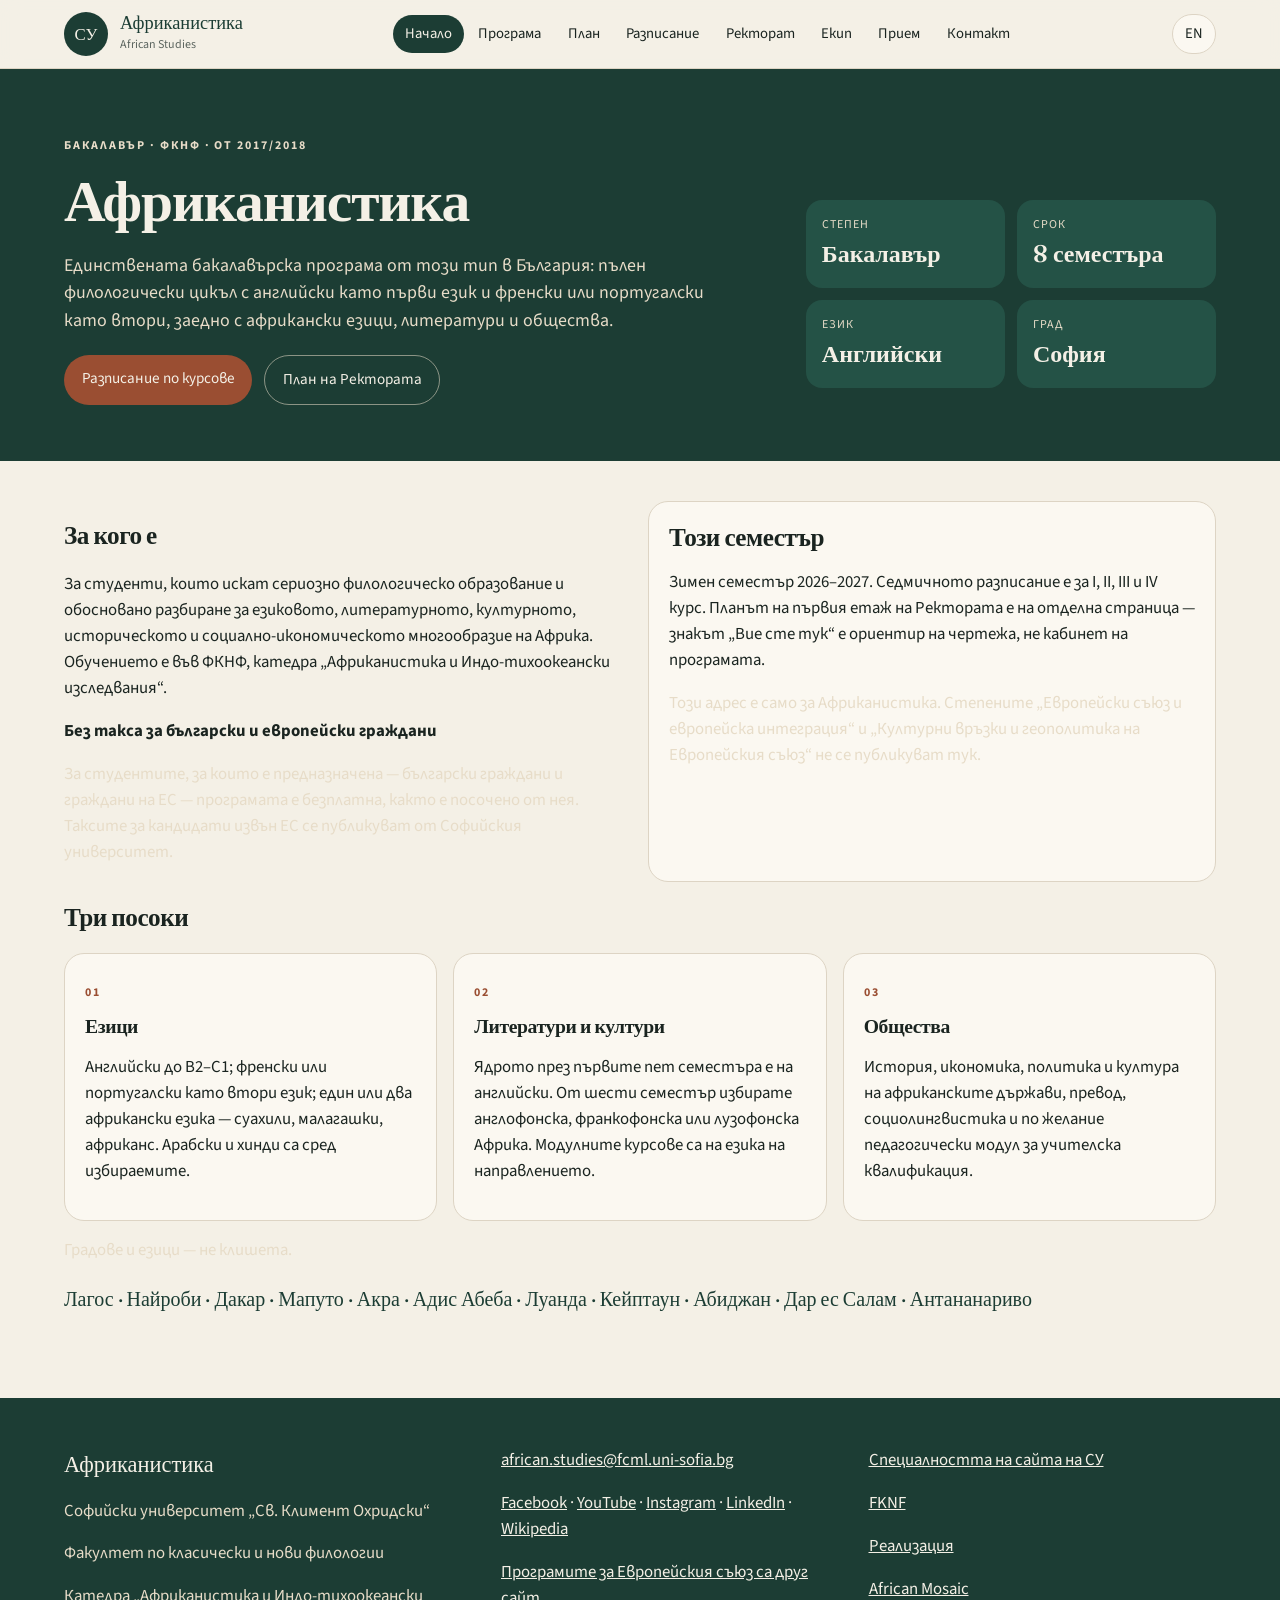
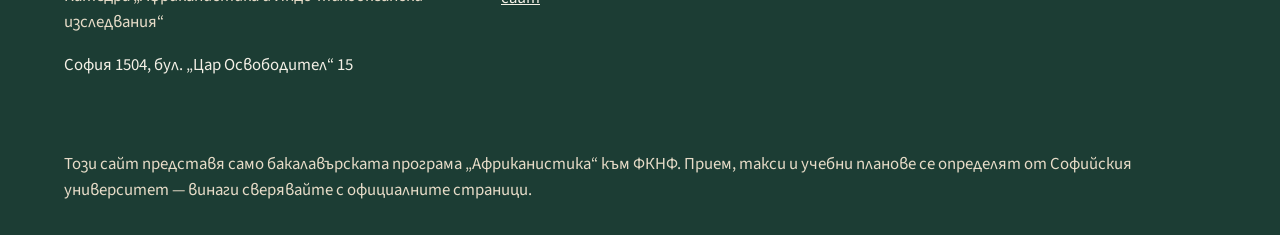
==== index.html @ bb1dcf3d "Publish the African Studies site separately from the EU programmes. Winter 2026–2027 timetable for y" ====
<!doctype html>
<html lang="bg">
<head>
<meta charset="utf-8">
<meta name="viewport" content="width=device-width, initial-scale=1">
<title>Африканистика · Софийски университет</title>
<meta name="description" content="Бакалавърска програма Африканистика към ФКНФ на Софийския университет. Не е сайтът на програмите за Европейския съюз.">
<link rel="icon" href="favicon.svg" type="image/svg+xml">
<link rel="preconnect" href="https://fonts.googleapis.com">
<link rel="preconnect" href="https://fonts.gstatic.com" crossorigin>
<link rel="stylesheet" href="https://fonts.googleapis.com/css2?family=Fraunces:opsz,wght@9..144,560&family=Source+Sans+3:wght@400;600;700&display=swap">
<link rel="stylesheet" href="assets/site.css">
</head>
<body data-page="home">
<a class="skip" href="#app">Към съдържанието</a>
<div id="app"></div>
<script type="module" src="assets/render.js"></script>
</body>
</html>
---- assets/site.css ----
:root {
  --paper: #f4f0e6;
  --ink: #1a2420;
  --muted: #5c655f;
  --line: #ddd4c4;
  --card: #fbf8f1;
  --forest: #1c3d34;
  --forest-2: #245246;
  --clay: #9a4e32;
  --sand: #e7dcc8;
  --sans: "Source Sans 3", "Segoe UI", sans-serif;
  --serif: Fraunces, Palatino, serif;
}
* { box-sizing: border-box; }
html { scroll-behavior: smooth; }
body {
  margin: 0;
  background: var(--paper);
  color: var(--ink);
  font: 1.05rem/1.55 var(--sans);
}
h1, h2, h3 { font-family: var(--serif); font-weight: 560; letter-spacing: -0.02em; line-height: 1.15; }
a { color: var(--forest); }
img { max-width: 100%; height: auto; }
button, .btn { font: inherit; cursor: pointer; }
.skip { position: absolute; left: -999px; }
.skip:focus { left: 1rem; top: 1rem; background: var(--card); padding: 0.5rem 0.75rem; z-index: 50; }
.mast { position: sticky; top: 0; z-index: 20; background: color-mix(in srgb, var(--paper) 92%, transparent); backdrop-filter: blur(10px); border-bottom: 1px solid var(--line); }
.bar, .wrap, .hero, .foot-in { width: min(72rem, calc(100% - 2rem)); margin: 0 auto; }
.bar { display: flex; align-items: center; justify-content: space-between; gap: 1rem; padding: 0.75rem 0; }
.brand { display: flex; gap: 0.75rem; align-items: center; text-decoration: none; color: inherit; }
.mark { width: 2.75rem; height: 2.75rem; border-radius: 999px; background: var(--forest); color: var(--paper); display: grid; place-items: center; font-family: var(--serif); }
.word { font-family: var(--serif); font-size: 1.15rem; color: var(--forest); display: block; line-height: 1; }
.sub { display: block; margin-top: 0.25rem; font-size: 0.75rem; color: var(--muted); }
.nav { display: none; gap: 0.15rem; flex-wrap: wrap; }
.nav a, .lang, .menu-btn { text-decoration: none; border-radius: 999px; padding: 0.45rem 0.75rem; color: var(--ink); font-size: 0.92rem; }
.nav a.on { background: var(--forest); color: var(--paper); }
.lang, .menu-btn { border: 1px solid var(--line); background: var(--card); }
.menu-btn { width: 2.75rem; height: 2.75rem; }
.drawer { display: none; border-top: 1px solid var(--line); padding: 0.5rem 0 1rem; }
.drawer.open { display: grid; }
.drawer a { display: block; padding: 0.75rem 0.25rem; text-decoration: none; color: var(--ink); }
.hero { padding: 3.5rem 0; display: grid; gap: 1.5rem; }
.hero-band { background: var(--forest); color: var(--paper); }
.kicker { font-size: 0.75rem; letter-spacing: 0.16em; text-transform: uppercase; color: var(--clay); font-weight: 700; }
.hero-band .kicker, .hero-band .lead { color: var(--sand); }
h1 { font-size: clamp(2.4rem, 5vw, 3.6rem); margin: 0.4rem 0; }
.lead { font-size: 1.12rem; max-width: 40rem; }
.facts { display: grid; grid-template-columns: 1fr 1fr; gap: 0.75rem; }
.fact { background: var(--forest-2); border-radius: 1rem; padding: 1rem; }
.fact span { display: block; font-size: 0.75rem; letter-spacing: 0.08em; text-transform: uppercase; color: var(--sand); }
.fact strong { font-family: var(--serif); font-size: 1.5rem; font-weight: 560; }
.row { display: flex; flex-wrap: wrap; gap: 0.75rem; margin-top: 1.25rem; }
.btn { display: inline-block; border-radius: 999px; padding: 0.75rem 1.1rem; text-decoration: none; font-size: 0.95rem; }
.btn.solid { background: var(--clay); color: var(--paper); }
.btn.ghost { border: 1px solid color-mix(in srgb, var(--sand) 55%, transparent); color: var(--paper); }
.wrap { padding: 2.5rem 0 1rem; }
.grid-2 { display: grid; gap: 1rem; }
.grid-3 { display: grid; gap: 1rem; }
.card { background: var(--card); border: 1px solid var(--line); border-radius: 1.25rem; padding: 1.15rem 1.25rem; }
.card h2, .card h3 { margin: 0.2rem 0 0.4rem; }
.phase { background: var(--forest); color: var(--paper); border-radius: 1.25rem; padding: 1.15rem; }
.phase p { color: var(--sand); }
.pagehead { background: var(--card); border-bottom: 1px solid var(--line); }
.pagehead .wrap { padding: 2.2rem 0; }
.tabs, .days, .legend { display: flex; flex-wrap: wrap; gap: 0.45rem; }
.tabs button, .days button { border-radius: 999px; border: 1px solid var(--line); background: var(--card); padding: 0.45rem 0.9rem; }
.tabs button.on { background: var(--forest); color: var(--paper); border-color: var(--forest); }
.days button.on { background: var(--clay); color: var(--paper); border-color: var(--clay); }
.slot { border-left: 4px solid var(--forest); margin-top: 0.7rem; }
.slot .when { color: var(--muted); font-size: 0.85rem; }
.note { color: var(--clay); font-size: 0.92rem; }
table { width: 100%; border-collapse: collapse; font-size: 0.92rem; }
th, td { text-align: left; vertical-align: top; padding: 0.55rem 0.6rem; border-top: 1px solid var(--line); }
th { background: var(--sand); }
.table-wrap { overflow-x: auto; border: 1px solid var(--line); border-radius: 1rem; margin-top: 1rem; }
.week { display: none; }
.foot { margin-top: 3rem; background: var(--forest); color: var(--paper); }
.foot a { color: var(--paper); }
.foot-in { display: grid; gap: 1.25rem; padding: 2rem 0 1rem; }
.muted, .foot .sand { color: var(--sand); }
.swatch { width: 0.65rem; height: 0.65rem; border-radius: 99px; display: inline-block; }
.legend li { display: flex; gap: 0.4rem; align-items: center; font-size: 0.8rem; color: var(--muted); list-style: none; }
.legend { padding: 0; margin: 0.8rem 0; }
.mapfig { margin: 0; }
.mapfig figcaption { color: var(--muted); font-size: 0.9rem; padding: 0.6rem 0.2rem; }
@media (min-width: 800px) {
  .hero { grid-template-columns: 1.4fr 0.8fr; align-items: end; }
  .grid-2 { grid-template-columns: 1fr 1fr; }
  .grid-3 { grid-template-columns: 1fr 1fr 1fr; }
  .foot-in { grid-template-columns: 1.2fr 1fr 1fr; }
}
@media (min-width: 1040px) {
  .nav { display: flex; }
  .menu-btn, .drawer { display: none !important; }
  .week { display: grid; grid-template-columns: 3.2rem repeat(5, 1fr); border: 1px solid var(--line); border-radius: 1.25rem; overflow: hidden; background: var(--card); margin-top: 1rem; }
  .week .hd { background: var(--sand); padding: 0.45rem; font-weight: 700; font-size: 0.85rem; }
  .col { position: relative; height: 36rem; border-left: 1px solid var(--line); }
  .col article { position: absolute; overflow: hidden; background: var(--paper); border: 1px solid var(--line); border-left-width: 4px; border-radius: 0.5rem; padding: 0.3rem 0.35rem; font-size: 0.72rem; line-height: 1.25; }
  .hours { position: relative; height: 36rem; }
  .hours span, .hline { position: absolute; font-size: 0.72rem; color: var(--muted); }
  .hline { left: 0; right: 0; border-top: 1px solid var(--line); }
  .m-only { display: none; }
}
@media (max-width: 1039px) {
  .d-only { display: none; }
}
@media (prefers-reduced-motion: reduce) { html { scroll-behavior: auto; } }
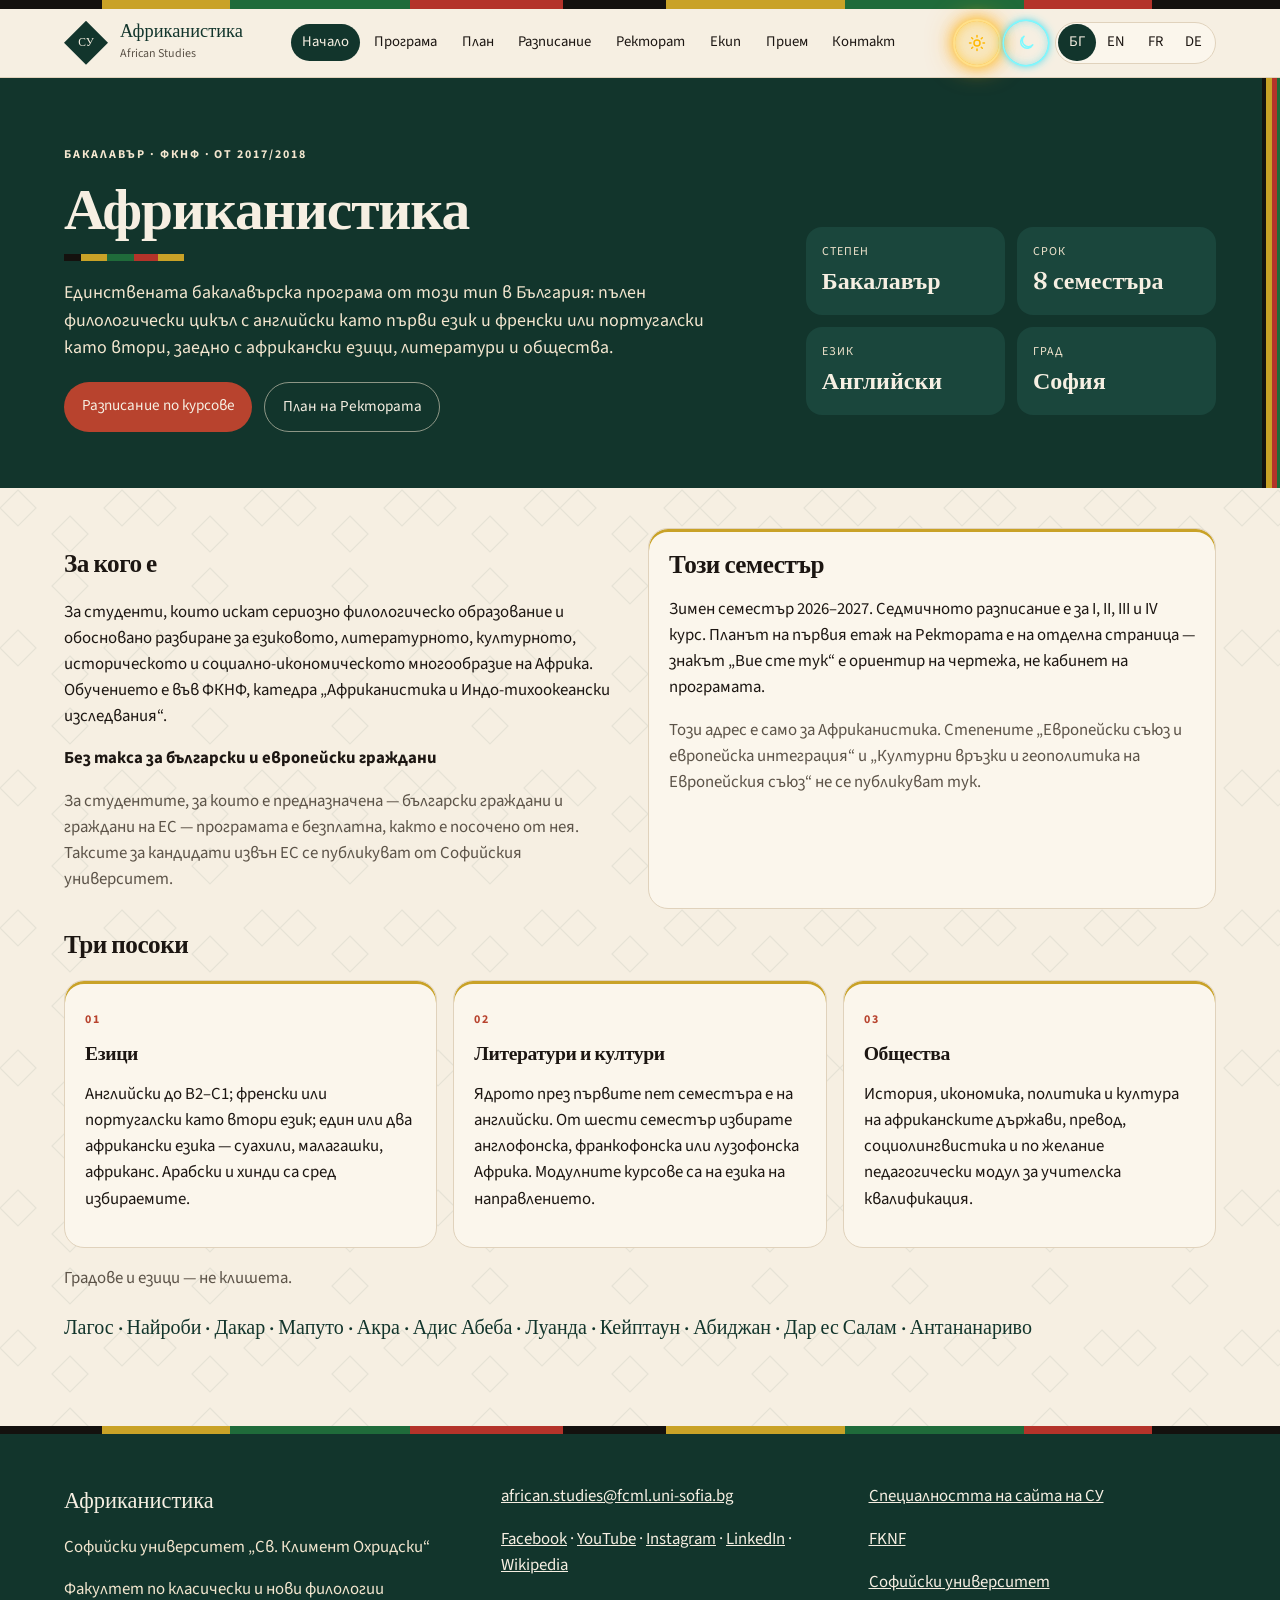
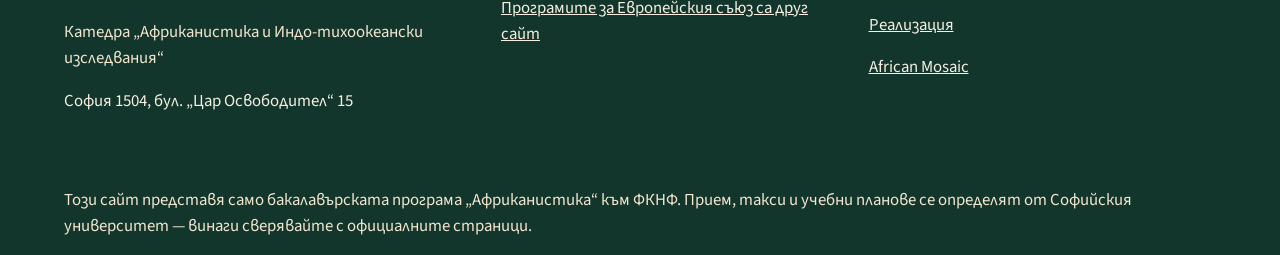
==== commit 1f4f8e01: "Add French and German, a kente palette, and light/dark controls. The African Studies site stays sepa" ====
--- a/index.html
+++ b/index.html
@@ -1,6 +1,7 @@
 <!doctype html>
 <html lang="bg">
 <head>
+<script>try{var t=localStorage.getItem("as-theme");if(t==="dark"||t==="light")document.documentElement.dataset.theme=t;}catch(e){}</script>
 <meta charset="utf-8">
 <meta name="viewport" content="width=device-width, initial-scale=1">
 <title>Африканистика · Софийски университет</title>
--- a/assets/site.css
+++ b/assets/site.css
@@ -1,26 +1,53 @@
 :root {
-  --paper: #f4f0e6;
-  --ink: #1a2420;
-  --muted: #5c655f;
-  --line: #ddd4c4;
-  --card: #fbf8f1;
-  --forest: #1c3d34;
-  --forest-2: #245246;
-  --clay: #9a4e32;
-  --sand: #e7dcc8;
+  --paper: #f6efe2;
+  --ink: #1c1612;
+  --muted: #5c5348;
+  --line: #e0d2bc;
+  --card: #fbf6ec;
+  --forest: #12352c;
+  --forest-2: #1a463c;
+  --clay: #b8432e;
+  --sand: #e7d7bc;
+  --sandtext: #f3e6cf;
+  --band: #12352c;
+  --heading: #12352c;
+  --onband: #f6efe2;
+  --gold: #c9a227;
+  --kente-ink: #14110e;
+  --kente-green: #1f6b3a;
+  --kente-red: #b4332a;
   --sans: "Source Sans 3", "Segoe UI", sans-serif;
   --serif: Fraunces, Palatino, serif;
+}
+html[data-theme="dark"] {
+  color-scheme: dark;
+  --paper: #110e0b;
+  --ink: #f4ead8;
+  --muted: #cbbba0;
+  --line: #3f362c;
+  --card: #1b1713;
+  --sand: #2c261e;
+  --sandtext: #e7d7b8;
+  --forest: #f0d48a;
+  --forest-2: #14332c;
+  --clay: #e07a4c;
+  --band: #0c2420;
+  --heading: #f0d48a;
+  --onband: #f6efe2;
+  --gold: #e7c56b;
 }
 * { box-sizing: border-box; }
 html { scroll-behavior: smooth; }
 body {
   margin: 0;
-  background: var(--paper);
+  background-color: var(--paper);
+  background-image: url("data:image/svg+xml,%3Csvg xmlns='http://www.w3.org/2000/svg' width='140' height='140' viewBox='0 0 140 140'%3E%3Cpath fill='none' stroke='%2312352c' stroke-opacity='0.07' stroke-width='1.2' d='M70 8l18 18-18 18-18-18zM18 70l18 18-18 18-18-18zM122 70l18 18-18 18-18-18zM70 96l18 18-18 18-18-18z'/%3E%3C/svg%3E");
+  background-size: 140px 140px;
   color: var(--ink);
   font: 1.05rem/1.55 var(--sans);
 }
 h1, h2, h3 { font-family: var(--serif); font-weight: 560; letter-spacing: -0.02em; line-height: 1.15; }
-a { color: var(--forest); }
+a { color: var(--heading); }
 img { max-width: 100%; height: auto; }
 button, .btn { font: inherit; cursor: pointer; }
 .skip { position: absolute; left: -999px; }
@@ -29,44 +56,46 @@
 .bar, .wrap, .hero, .foot-in { width: min(72rem, calc(100% - 2rem)); margin: 0 auto; }
 .bar { display: flex; align-items: center; justify-content: space-between; gap: 1rem; padding: 0.75rem 0; }
 .brand { display: flex; gap: 0.75rem; align-items: center; text-decoration: none; color: inherit; }
-.mark { width: 2.75rem; height: 2.75rem; border-radius: 999px; background: var(--forest); color: var(--paper); display: grid; place-items: center; font-family: var(--serif); }
-.word { font-family: var(--serif); font-size: 1.15rem; color: var(--forest); display: block; line-height: 1; }
+.mark { width: 2.75rem; height: 2.75rem; background: var(--band); color: var(--onband); display: grid; place-items: center; font-family: var(--serif); clip-path: polygon(50% 0, 100% 50%, 50% 100%, 0 50%); font-size: 0.72rem; }
+.word { font-family: var(--serif); font-size: 1.15rem; color: var(--heading); display: block; line-height: 1; }
 .sub { display: block; margin-top: 0.25rem; font-size: 0.75rem; color: var(--muted); }
 .nav { display: none; gap: 0.15rem; flex-wrap: wrap; }
-.nav a, .lang, .menu-btn { text-decoration: none; border-radius: 999px; padding: 0.45rem 0.75rem; color: var(--ink); font-size: 0.92rem; }
-.nav a.on { background: var(--forest); color: var(--paper); }
-.lang, .menu-btn { border: 1px solid var(--line); background: var(--card); }
-.menu-btn { width: 2.75rem; height: 2.75rem; }
+.nav a, .lang, .menu-btn { text-decoration: none; border-radius: 999px; padding: 0.45rem 0.7rem; color: var(--ink); font-size: 0.92rem; background: transparent; border: 0; }
+.nav a.on, .lang.on { background: var(--band); color: var(--onband); }
+.langs { display: flex; border: 1px solid var(--line); background: var(--card); border-radius: 999px; padding: 0.1rem; }
+.menu-btn { border: 1px solid var(--line); background: var(--card); width: 2.75rem; height: 2.75rem; }
+.tools { display: flex; align-items: center; gap: 0.45rem; }
+.themes { display: flex; gap: 0.35rem; }
 .drawer { display: none; border-top: 1px solid var(--line); padding: 0.5rem 0 1rem; }
 .drawer.open { display: grid; }
 .drawer a { display: block; padding: 0.75rem 0.25rem; text-decoration: none; color: var(--ink); }
 .hero { padding: 3.5rem 0; display: grid; gap: 1.5rem; }
-.hero-band { background: var(--forest); color: var(--paper); }
+.hero-band { background: var(--band); color: var(--onband); background-image: linear-gradient(90deg, transparent 0, transparent calc(100% - 18px), var(--kente-ink) calc(100% - 18px), var(--kente-ink) calc(100% - 14px), var(--gold) calc(100% - 14px), var(--gold) calc(100% - 8px), var(--kente-red) calc(100% - 8px), var(--kente-red) calc(100% - 3px), var(--kente-green) calc(100% - 3px), var(--kente-green) 100%); }
 .kicker { font-size: 0.75rem; letter-spacing: 0.16em; text-transform: uppercase; color: var(--clay); font-weight: 700; }
-.hero-band .kicker, .hero-band .lead { color: var(--sand); }
+.hero-band .kicker, .hero-band .lead { color: var(--sandtext); }
 h1 { font-size: clamp(2.4rem, 5vw, 3.6rem); margin: 0.4rem 0; }
 .lead { font-size: 1.12rem; max-width: 40rem; }
 .facts { display: grid; grid-template-columns: 1fr 1fr; gap: 0.75rem; }
-.fact { background: var(--forest-2); border-radius: 1rem; padding: 1rem; }
-.fact span { display: block; font-size: 0.75rem; letter-spacing: 0.08em; text-transform: uppercase; color: var(--sand); }
+.fact { background: var(--forest-2); border-radius: 1rem; padding: 1rem; color: var(--onband); }
+.fact span { display: block; font-size: 0.75rem; letter-spacing: 0.08em; text-transform: uppercase; color: var(--sandtext); }
 .fact strong { font-family: var(--serif); font-size: 1.5rem; font-weight: 560; }
 .row { display: flex; flex-wrap: wrap; gap: 0.75rem; margin-top: 1.25rem; }
 .btn { display: inline-block; border-radius: 999px; padding: 0.75rem 1.1rem; text-decoration: none; font-size: 0.95rem; }
-.btn.solid { background: var(--clay); color: var(--paper); }
-.btn.ghost { border: 1px solid color-mix(in srgb, var(--sand) 55%, transparent); color: var(--paper); }
+.btn.solid { background: var(--clay); color: var(--onband); }
+.btn.ghost { border: 1px solid color-mix(in srgb, var(--sandtext) 55%, transparent); color: var(--onband); }
 .wrap { padding: 2.5rem 0 1rem; }
 .grid-2 { display: grid; gap: 1rem; }
 .grid-3 { display: grid; gap: 1rem; }
-.card { background: var(--card); border: 1px solid var(--line); border-radius: 1.25rem; padding: 1.15rem 1.25rem; }
+.card { background: var(--card); border: 1px solid var(--line); border-radius: 1.25rem; padding: 1.15rem 1.25rem; box-shadow: inset 0 3px 0 var(--gold); }
 .card h2, .card h3 { margin: 0.2rem 0 0.4rem; }
-.phase { background: var(--forest); color: var(--paper); border-radius: 1.25rem; padding: 1.15rem; }
-.phase p { color: var(--sand); }
+.phase { background: var(--band); color: var(--onband); border-radius: 1.25rem; padding: 1.15rem; }
+.phase p { color: var(--sandtext); }
 .pagehead { background: var(--card); border-bottom: 1px solid var(--line); }
 .pagehead .wrap { padding: 2.2rem 0; }
 .tabs, .days, .legend { display: flex; flex-wrap: wrap; gap: 0.45rem; }
 .tabs button, .days button { border-radius: 999px; border: 1px solid var(--line); background: var(--card); padding: 0.45rem 0.9rem; }
-.tabs button.on { background: var(--forest); color: var(--paper); border-color: var(--forest); }
-.days button.on { background: var(--clay); color: var(--paper); border-color: var(--clay); }
+.tabs button.on { background: var(--band); color: var(--onband); border-color: var(--band); }
+.days button.on { background: var(--clay); color: var(--onband); border-color: var(--clay); }
 .slot { border-left: 4px solid var(--forest); margin-top: 0.7rem; }
 .slot .when { color: var(--muted); font-size: 0.85rem; }
 .note { color: var(--clay); font-size: 0.92rem; }
@@ -75,10 +104,12 @@
 th { background: var(--sand); }
 .table-wrap { overflow-x: auto; border: 1px solid var(--line); border-radius: 1rem; margin-top: 1rem; }
 .week { display: none; }
-.foot { margin-top: 3rem; background: var(--forest); color: var(--paper); }
-.foot a { color: var(--paper); }
+.foot { margin-top: 3rem; background: var(--band); color: var(--onband); }
+.foot a { color: var(--onband); }
+.foot .word { color: var(--onband); font-size: 1.4rem; }
 .foot-in { display: grid; gap: 1.25rem; padding: 2rem 0 1rem; }
-.muted, .foot .sand { color: var(--sand); }
+.muted { color: var(--muted); }
+.foot .sand, .sand { color: var(--sandtext); }
 .swatch { width: 0.65rem; height: 0.65rem; border-radius: 99px; display: inline-block; }
 .legend li { display: flex; gap: 0.4rem; align-items: center; font-size: 0.8rem; color: var(--muted); list-style: none; }
 .legend { padding: 0; margin: 0.8rem 0; }
@@ -90,7 +121,7 @@
   .grid-3 { grid-template-columns: 1fr 1fr 1fr; }
   .foot-in { grid-template-columns: 1.2fr 1fr 1fr; }
 }
-@media (min-width: 1040px) {
+@media (min-width: 1180px) {
   .nav { display: flex; }
   .menu-btn, .drawer { display: none !important; }
   .week { display: grid; grid-template-columns: 3.2rem repeat(5, 1fr); border: 1px solid var(--line); border-radius: 1.25rem; overflow: hidden; background: var(--card); margin-top: 1rem; }
@@ -102,7 +133,24 @@
   .hline { left: 0; right: 0; border-top: 1px solid var(--line); }
   .m-only { display: none; }
 }
-@media (max-width: 1039px) {
+@media (max-width: 1179px) {
   .d-only { display: none; }
 }
-@media (prefers-reduced-motion: reduce) { html { scroll-behavior: auto; } }
+.kente { height: 0.55rem; background: linear-gradient(90deg, var(--kente-ink) 0 8%, var(--gold) 8% 18%, var(--kente-green) 18% 32%, var(--kente-red) 32% 44%, var(--kente-ink) 44% 52%, var(--gold) 52% 66%, var(--kente-green) 66% 80%, var(--kente-red) 80% 90%, var(--kente-ink) 90% 100%); }
+.af-rule { height: 0.45rem; width: 7.5rem; margin: 0.7rem 0; background: linear-gradient(90deg, var(--kente-ink) 0 14%, var(--gold) 14% 36%, var(--kente-green) 36% 58%, var(--kente-red) 58% 78%, var(--gold) 78% 100%); }
+.cities { font-family: var(--serif); font-size: 1.25rem; color: var(--heading); }
+.card.band { background: var(--band); color: var(--onband); }
+.card.band a { color: var(--onband); }
+.neon-btn { width: 2.75rem; height: 2.75rem; border-radius: 999px; display: grid; place-items: center; background: transparent; border: 0; padding: 0; }
+.neon-sun { color: #ffb703; box-shadow: 0 0 0 1.5px #ffb703, 0 0 10px #ff9f1c, inset 0 0 8px rgba(255, 183, 3, 0.4); }
+.neon-sun[aria-pressed="true"] { background: rgba(255, 183, 3, 0.16); box-shadow: 0 0 0 2px #ffe08a, 0 0 16px #ffb703, 0 0 28px rgba(255, 159, 28, 0.8), inset 0 0 12px rgba(255, 183, 3, 0.5); }
+.neon-moon { color: #7df9ff; box-shadow: 0 0 0 1.5px #7df9ff, 0 0 10px #22d3ee, inset 0 0 8px rgba(34, 211, 238, 0.4); }
+.neon-moon[aria-pressed="true"] { background: rgba(34, 211, 238, 0.14); box-shadow: 0 0 0 2px #d5fbff, 0 0 16px #7df9ff, 0 0 28px rgba(34, 211, 238, 0.8), inset 0 0 12px rgba(125, 249, 255, 0.45); }
+@media (prefers-reduced-motion: no-preference) {
+  .neon-sun[aria-pressed="true"], .neon-moon[aria-pressed="true"] { animation: neon-breathe 2.6s ease-in-out infinite; }
+}
+@keyframes neon-breathe { 50% { filter: brightness(1.35); } }
+@media (prefers-reduced-motion: reduce) {
+  html { scroll-behavior: auto; }
+  *, *::before, *::after { animation: none !important; }
+}
